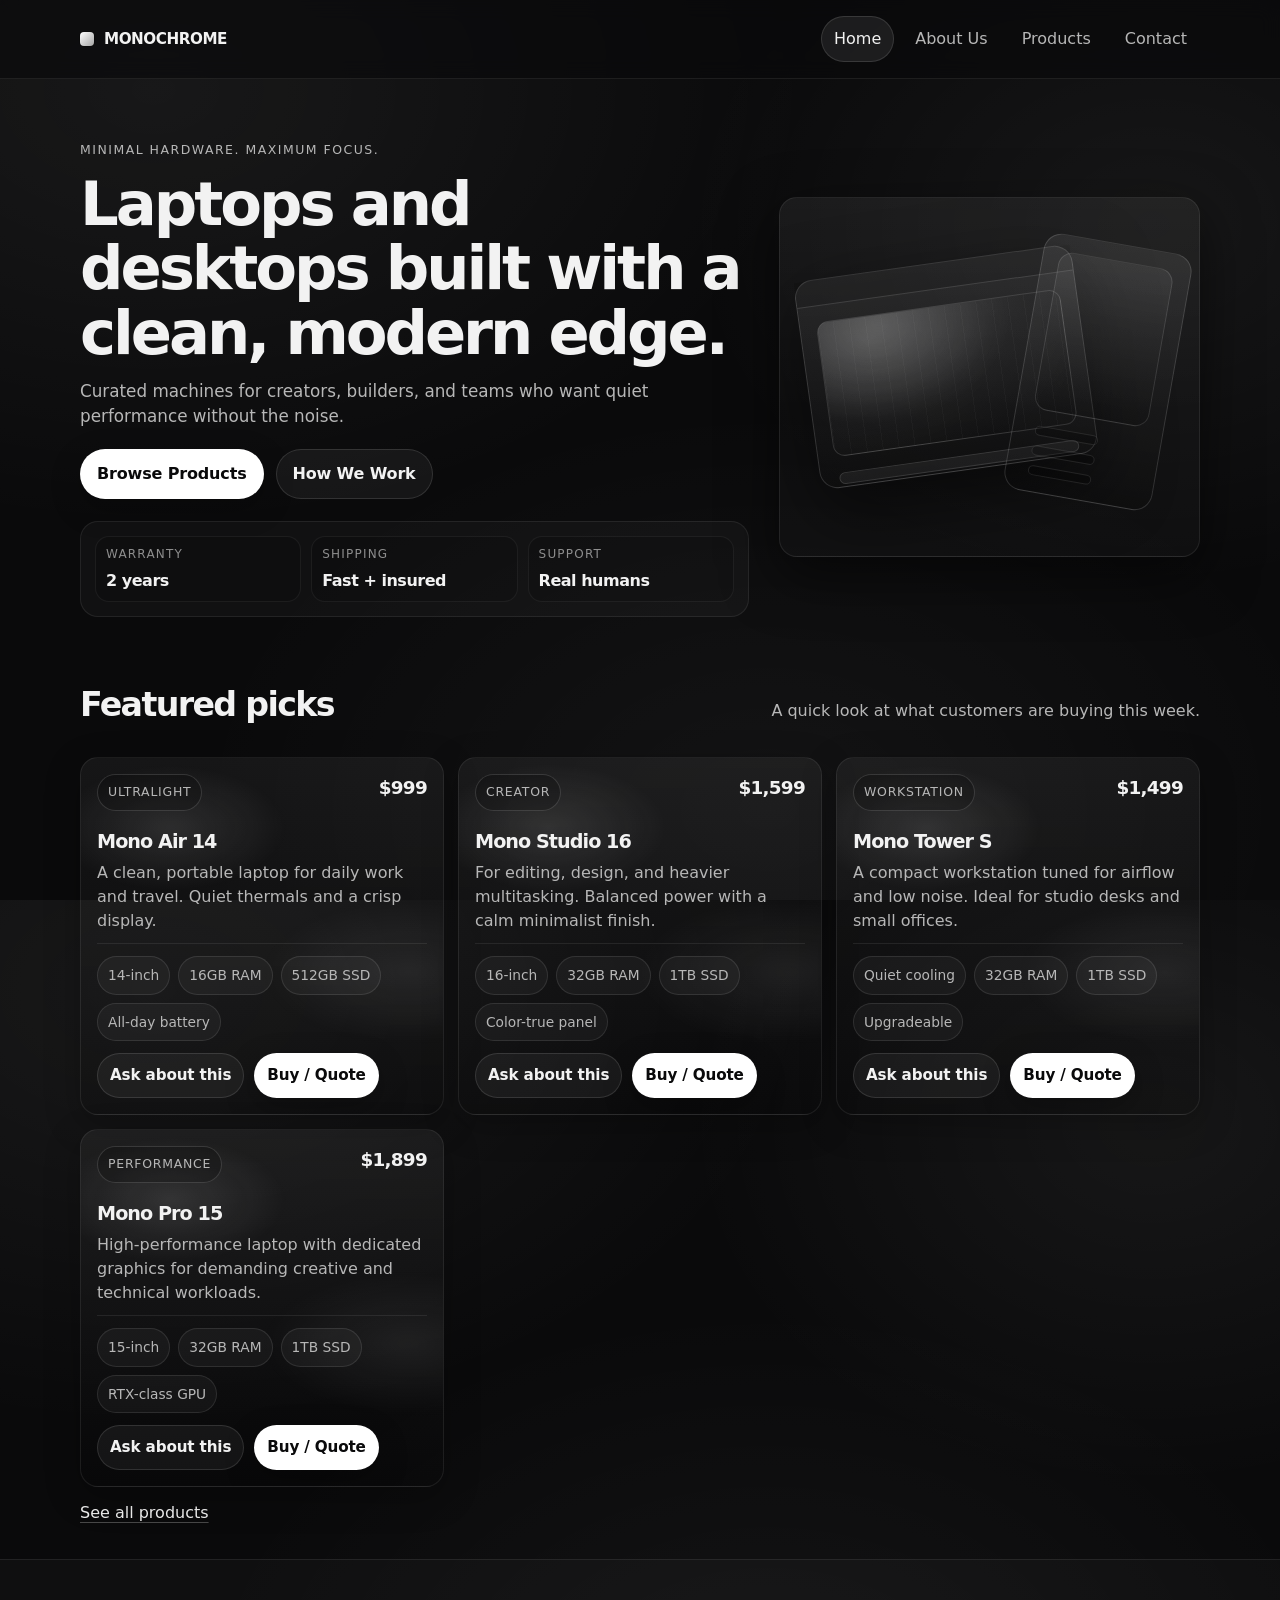
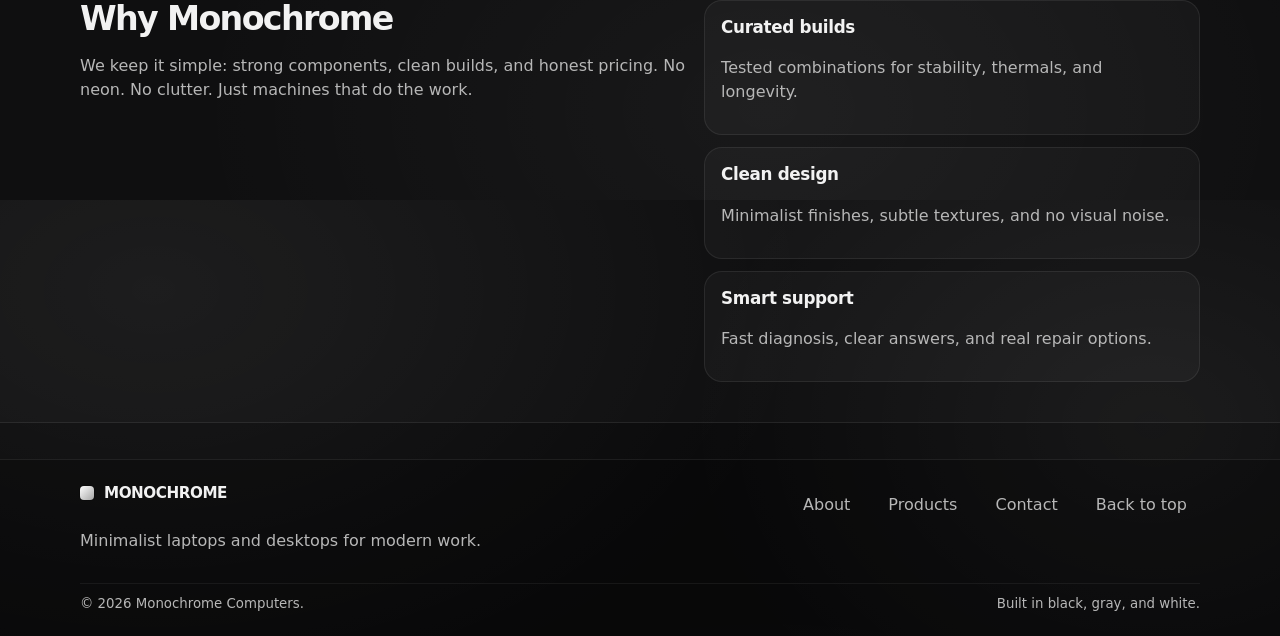
==== monochrome-computers/index.html @ eabfe578 "Add minimalist multi-page laptop shop site" ====
<!doctype html>
<html lang="en">
  <head>
    <meta charset="utf-8" />
    <meta name="viewport" content="width=device-width, initial-scale=1" />
    <meta
      name="description"
      content="Monochrome Computers sells minimalist laptops and desktops built for focus."
    />
    <title>Monochrome Computers | Laptops & Desktops</title>
    <link rel="stylesheet" href="assets/styles.css" />
    <script defer src="assets/main.js"></script>
  </head>
  <body>
    <a class="skip-link" href="#main">Skip to content</a>

    <header class="site-header">
      <div class="container header-inner">
        <a class="brand" href="index.html" aria-label="Monochrome Computers home">
          <span class="brand-mark" aria-hidden="true"></span>
          <span class="brand-text">Monochrome</span>
        </a>

        <nav class="nav" aria-label="Primary">
          <a href="index.html" data-nav="home">Home</a>
          <a href="about.html" data-nav="about">About Us</a>
          <a href="products.html" data-nav="products">Products</a>
          <a href="contact.html" data-nav="contact">Contact</a>
        </nav>
      </div>
    </header>

    <main id="main">
      <section class="hero">
        <div class="container hero-inner">
          <div class="hero-copy">
            <p class="kicker">Minimal hardware. Maximum focus.</p>
            <h1 class="title-xl">
              Laptops and desktops built with a clean, modern edge.
            </h1>
            <p class="lede">
              Curated machines for creators, builders, and teams who want quiet
              performance without the noise.
            </p>
            <div class="hero-actions">
              <a class="btn btn-primary" href="products.html">Browse Products</a>
              <a class="btn btn-ghost" href="about.html">How We Work</a>
            </div>

            <dl class="hero-metrics" aria-label="Key metrics">
              <div class="metric">
                <dt>Warranty</dt>
                <dd>2 years</dd>
              </div>
              <div class="metric">
                <dt>Shipping</dt>
                <dd>Fast + insured</dd>
              </div>
              <div class="metric">
                <dt>Support</dt>
                <dd>Real humans</dd>
              </div>
            </dl>
          </div>

          <div class="hero-visual" aria-hidden="true">
            <div class="device-card device-laptop">
              <div class="device-top"></div>
              <div class="device-screen">
                <div class="device-glow"></div>
                <div class="device-lines"></div>
              </div>
              <div class="device-base"></div>
            </div>
            <div class="device-card device-tower">
              <div class="tower-face"></div>
              <div class="tower-port"></div>
              <div class="tower-port"></div>
              <div class="tower-port"></div>
            </div>
          </div>
        </div>
      </section>

      <section class="section">
        <div class="container">
          <div class="section-head">
            <h2 class="title-lg">Featured picks</h2>
            <p class="muted">
              A quick look at what customers are buying this week.
            </p>
          </div>

          <div class="grid cards" id="featuredGrid" data-products="featured"></div>

          <div class="section-foot">
            <a class="link" href="products.html">See all products</a>
          </div>
        </div>
      </section>

      <section class="section section-inset">
        <div class="container">
          <div class="split">
            <div>
              <h2 class="title-lg">Why Monochrome</h2>
              <p class="muted">
                We keep it simple: strong components, clean builds, and honest
                pricing. No neon. No clutter. Just machines that do the work.
              </p>
            </div>
            <div class="features">
              <div class="feature">
                <h3 class="title-md">Curated builds</h3>
                <p class="muted">
                  Tested combinations for stability, thermals, and longevity.
                </p>
              </div>
              <div class="feature">
                <h3 class="title-md">Clean design</h3>
                <p class="muted">
                  Minimalist finishes, subtle textures, and no visual noise.
                </p>
              </div>
              <div class="feature">
                <h3 class="title-md">Smart support</h3>
                <p class="muted">
                  Fast diagnosis, clear answers, and real repair options.
                </p>
              </div>
            </div>
          </div>
        </div>
      </section>
    </main>

    <footer class="site-footer">
      <div class="container footer-inner">
        <div>
          <div class="brand footer-brand">
            <span class="brand-mark" aria-hidden="true"></span>
            <span class="brand-text">Monochrome</span>
          </div>
          <p class="muted">
            Minimalist laptops and desktops for modern work.
          </p>
        </div>
        <div class="footer-links" aria-label="Footer">
          <a href="about.html">About</a>
          <a href="products.html">Products</a>
          <a href="contact.html">Contact</a>
          <a href="#" id="backToTop">Back to top</a>
        </div>
      </div>
      <div class="container footer-bottom">
        <small class="muted">© <span id="year"></span> Monochrome Computers.</small>
        <small class="muted">Built in black, gray, and white.</small>
      </div>
    </footer>
  </body>
</html>
---- monochrome-computers/assets/styles.css ----
:root {
  --bg: #0a0a0b;
  --panel: #111114;
  --panel-2: #0f0f12;
  --text: #f2f2f2;
  --muted: #b7b7b7;
  --muted-2: #8e8e8e;
  --line: rgba(255, 255, 255, 0.12);
  --line-2: rgba(255, 255, 255, 0.08);
  --shadow: 0 18px 55px rgba(0, 0, 0, 0.55);

  --radius: 18px;
  --radius-sm: 12px;

  --container: 1120px;

  --font-title: "Space Grotesk", "IBM Plex Sans", "SF Pro Display", system-ui,
    -apple-system, "Segoe UI", sans-serif;
  --font-body: "IBM Plex Sans", ui-sans-serif, system-ui, -apple-system,
    "Segoe UI", sans-serif;
}

* {
  box-sizing: border-box;
}

html,
body {
  height: 100%;
}

body {
  margin: 0;
  background: radial-gradient(
        1200px 800px at 12% 10%,
        rgba(255, 255, 255, 0.06),
        transparent 55%
      ),
    radial-gradient(
        900px 700px at 90% 25%,
        rgba(255, 255, 255, 0.05),
        transparent 52%
      ),
    radial-gradient(
        1000px 700px at 60% 90%,
        rgba(255, 255, 255, 0.04),
        transparent 58%
      ),
    var(--bg);
  color: var(--text);
  font-family: var(--font-body);
  line-height: 1.5;
}

a {
  color: inherit;
  text-decoration: none;
}

img {
  max-width: 100%;
  display: block;
}

::selection {
  background: rgba(255, 255, 255, 0.18);
}

.container {
  width: min(var(--container), calc(100% - 48px));
  margin: 0 auto;
}

.skip-link {
  position: absolute;
  left: 12px;
  top: 12px;
  padding: 10px 12px;
  border-radius: 999px;
  background: var(--panel);
  border: 1px solid var(--line);
  color: var(--text);
  transform: translateY(-140%);
  transition: transform 160ms ease;
  z-index: 999;
}
.skip-link:focus {
  transform: translateY(0);
  outline: none;
  box-shadow: 0 0 0 3px rgba(255, 255, 255, 0.12);
}

.site-header {
  position: sticky;
  top: 0;
  z-index: 50;
  background: rgba(10, 10, 11, 0.65);
  backdrop-filter: blur(10px);
  border-bottom: 1px solid var(--line-2);
}

.header-inner {
  display: flex;
  align-items: center;
  justify-content: space-between;
  padding: 16px 0;
  gap: 14px;
}

.brand {
  display: inline-flex;
  align-items: center;
  gap: 10px;
  min-width: 160px;
}

.brand-mark {
  width: 14px;
  height: 14px;
  border-radius: 4px;
  background: linear-gradient(135deg, #fff, #a5a5a5);
  box-shadow: 0 0 0 1px rgba(0, 0, 0, 0.25);
}

.brand-text {
  font-family: var(--font-title);
  font-weight: 780;
  letter-spacing: -0.03em;
  text-transform: uppercase;
  font-size: 0.95rem;
}

.nav {
  display: flex;
  align-items: center;
  gap: 8px;
  flex-wrap: wrap;
  justify-content: flex-end;
}

.nav a {
  padding: 10px 12px;
  border-radius: 999px;
  border: 1px solid transparent;
  color: var(--muted);
  transition: background 160ms ease, color 160ms ease, border-color 160ms ease;
}

.nav a:hover {
  color: var(--text);
  background: rgba(255, 255, 255, 0.06);
  border-color: rgba(255, 255, 255, 0.1);
}

.nav a[aria-current="page"] {
  color: var(--text);
  background: rgba(255, 255, 255, 0.08);
  border-color: rgba(255, 255, 255, 0.12);
}

.kicker {
  display: inline-block;
  margin: 0 0 12px 0;
  color: var(--muted);
  letter-spacing: 0.12em;
  text-transform: uppercase;
  font-size: 0.78rem;
}

.title-xl,
.title-lg,
.title-md {
  font-family: var(--font-title);
  margin: 0;
  letter-spacing: -0.05em;
}

.title-xl {
  font-size: clamp(2.2rem, 5vw, 3.8rem);
  line-height: 1.06;
  font-weight: 820;
}

.title-lg {
  font-size: clamp(1.45rem, 2.6vw, 2.1rem);
  line-height: 1.14;
  font-weight: 780;
}

.title-md {
  font-size: 1.05rem;
  font-weight: 760;
  letter-spacing: -0.02em;
}

.lede {
  margin: 14px 0 0 0;
  color: var(--muted);
  font-size: 1.05rem;
  max-width: 68ch;
}

.muted {
  color: var(--muted);
}

.tiny {
  font-size: 0.92rem;
}

.link {
  color: var(--text);
  text-decoration: underline;
  text-decoration-color: rgba(255, 255, 255, 0.25);
  text-underline-offset: 4px;
}
.link:hover {
  text-decoration-color: rgba(255, 255, 255, 0.55);
}

.hero {
  padding: 52px 0 26px 0;
}

.hero-inner {
  display: grid;
  grid-template-columns: 1.35fr 0.85fr;
  gap: 30px;
  align-items: center;
}

.hero-copy {
  padding: 6px 0;
}

.hero-actions {
  display: flex;
  gap: 12px;
  margin-top: 20px;
  flex-wrap: wrap;
}

.btn {
  appearance: none;
  border: 1px solid transparent;
  border-radius: 999px;
  padding: 12px 16px;
  font-weight: 680;
  letter-spacing: -0.01em;
  display: inline-flex;
  align-items: center;
  justify-content: center;
  gap: 10px;
  cursor: pointer;
  transition: transform 120ms ease, background 160ms ease, border-color 160ms ease;
}
.btn:active {
  transform: translateY(1px);
}

.btn-primary {
  background: #ffffff;
  color: #0a0a0b;
  border-color: rgba(255, 255, 255, 0.22);
  box-shadow: 0 10px 30px rgba(0, 0, 0, 0.25);
}
.btn-primary:hover {
  background: rgba(255, 255, 255, 0.92);
}

.btn-ghost {
  background: rgba(255, 255, 255, 0.05);
  border-color: rgba(255, 255, 255, 0.12);
  color: var(--text);
}
.btn-ghost:hover {
  background: rgba(255, 255, 255, 0.07);
  border-color: rgba(255, 255, 255, 0.18);
}

.hero-metrics {
  margin: 22px 0 0 0;
  display: grid;
  grid-template-columns: repeat(3, minmax(0, 1fr));
  gap: 10px;
  padding: 14px;
  border-radius: var(--radius);
  border: 1px solid var(--line-2);
  background: rgba(255, 255, 255, 0.03);
}
.metric {
  padding: 8px 10px;
  border-radius: 14px;
  background: rgba(0, 0, 0, 0.12);
  border: 1px solid rgba(255, 255, 255, 0.06);
}
.metric dt {
  font-size: 0.75rem;
  letter-spacing: 0.1em;
  text-transform: uppercase;
  color: var(--muted-2);
}
.metric dd {
  margin: 6px 0 0 0;
  font-family: var(--font-title);
  font-weight: 760;
  letter-spacing: -0.03em;
}

.hero-visual {
  position: relative;
  min-height: 360px;
  border-radius: var(--radius);
  border: 1px solid var(--line-2);
  background: linear-gradient(180deg, rgba(255, 255, 255, 0.04), transparent 60%),
    rgba(255, 255, 255, 0.02);
  box-shadow: var(--shadow);
  overflow: hidden;
}

.device-card {
  position: absolute;
  border-radius: 18px;
  border: 1px solid rgba(255, 255, 255, 0.14);
  background: linear-gradient(180deg, rgba(255, 255, 255, 0.08), rgba(0, 0, 0, 0.12));
}

.device-laptop {
  width: 280px;
  height: 210px;
  left: 26px;
  top: 64px;
  transform: rotate(-8deg);
  box-shadow: 0 25px 70px rgba(0, 0, 0, 0.5);
}
.device-top {
  height: 26px;
  border-bottom: 1px solid rgba(255, 255, 255, 0.14);
  background: rgba(0, 0, 0, 0.16);
}
.device-screen {
  position: relative;
  height: 136px;
  margin: 16px;
  border-radius: 12px;
  border: 1px solid rgba(255, 255, 255, 0.14);
  background: radial-gradient(
      220px 140px at 20% 18%,
      rgba(255, 255, 255, 0.15),
      rgba(255, 255, 255, 0.03) 55%,
      rgba(0, 0, 0, 0.08)
    );
  overflow: hidden;
}
.device-glow {
  position: absolute;
  inset: -30px;
  background: radial-gradient(
    240px 180px at 30% 20%,
    rgba(255, 255, 255, 0.16),
    transparent 55%
  );
  filter: blur(2px);
}
.device-lines {
  position: absolute;
  inset: 0;
  background: repeating-linear-gradient(
    90deg,
    rgba(255, 255, 255, 0.07),
    rgba(255, 255, 255, 0.07) 1px,
    transparent 1px,
    transparent 16px
  );
  opacity: 0.35;
}
.device-base {
  height: 12px;
  margin: 0 18px 16px 18px;
  border-radius: 999px;
  background: rgba(255, 255, 255, 0.06);
  border: 1px solid rgba(255, 255, 255, 0.12);
}

.device-tower {
  width: 150px;
  height: 260px;
  right: 26px;
  top: 44px;
  transform: rotate(10deg);
}
.tower-face {
  height: 160px;
  margin: 16px;
  border-radius: 14px;
  border: 1px solid rgba(255, 255, 255, 0.12);
  background: linear-gradient(180deg, rgba(255, 255, 255, 0.06), rgba(0, 0, 0, 0.12));
}
.tower-port {
  width: 64px;
  height: 10px;
  margin: 10px 0 0 22px;
  border-radius: 999px;
  border: 1px solid rgba(255, 255, 255, 0.1);
  background: rgba(0, 0, 0, 0.22);
}

.page-hero {
  padding: 42px 0 12px 0;
}

.section {
  padding: 34px 0;
}

.section-inset {
  padding: 40px 0;
  border-top: 1px solid var(--line-2);
  border-bottom: 1px solid var(--line-2);
  background: rgba(255, 255, 255, 0.02);
}

.section-head {
  display: flex;
  align-items: baseline;
  justify-content: space-between;
  gap: 18px;
  flex-wrap: wrap;
  margin-bottom: 18px;
}

.section-foot {
  margin-top: 14px;
}

.grid {
  display: grid;
  gap: 14px;
}

.cards {
  grid-template-columns: repeat(12, minmax(0, 1fr));
}

.card {
  border-radius: var(--radius);
  border: 1px solid var(--line-2);
  background: linear-gradient(180deg, rgba(255, 255, 255, 0.05), rgba(0, 0, 0, 0.12));
  padding: 16px;
  box-shadow: 0 10px 35px rgba(0, 0, 0, 0.25);
}

.product-card {
  grid-column: span 4;
  display: flex;
  flex-direction: column;
  min-height: 250px;
  position: relative;
  overflow: hidden;
}

.product-card::before {
  content: "";
  position: absolute;
  inset: -2px;
  background: radial-gradient(
      220px 120px at 25% 20%,
      rgba(255, 255, 255, 0.12),
      transparent 55%
    ),
    radial-gradient(
      260px 130px at 90% 60%,
      rgba(255, 255, 255, 0.08),
      transparent 60%
    );
  opacity: 0.9;
  pointer-events: none;
}

.product-top {
  display: flex;
  align-items: flex-start;
  justify-content: space-between;
  gap: 12px;
  position: relative;
  z-index: 1;
}

.badge {
  display: inline-flex;
  align-items: center;
  gap: 8px;
  padding: 8px 10px;
  border-radius: 999px;
  border: 1px solid rgba(255, 255, 255, 0.14);
  background: rgba(0, 0, 0, 0.2);
  color: var(--muted);
  font-size: 0.78rem;
  letter-spacing: 0.06em;
  text-transform: uppercase;
  white-space: nowrap;
}

.price {
  font-family: var(--font-title);
  font-weight: 820;
  letter-spacing: -0.04em;
  font-size: 1.15rem;
}

.product-body {
  position: relative;
  z-index: 1;
  margin-top: 12px;
  flex: 1;
  display: flex;
  flex-direction: column;
}

.product-name {
  font-family: var(--font-title);
  font-weight: 820;
  letter-spacing: -0.05em;
  font-size: 1.2rem;
  margin: 8px 0 8px 0;
  line-height: 1.15;
}

.product-desc {
  margin: 0 0 10px 0;
  color: var(--muted);
  max-width: 60ch;
}

.specs {
  display: flex;
  flex-wrap: wrap;
  gap: 8px;
  margin-top: auto;
  padding-top: 12px;
  border-top: 1px solid rgba(255, 255, 255, 0.08);
}

.pill {
  padding: 8px 10px;
  border-radius: 999px;
  border: 1px solid rgba(255, 255, 255, 0.1);
  background: rgba(255, 255, 255, 0.04);
  font-size: 0.86rem;
  color: var(--muted);
}

.product-actions {
  margin-top: 12px;
  display: flex;
  gap: 10px;
  flex-wrap: wrap;
}

.btn-small {
  padding: 10px 12px;
  font-size: 0.95rem;
}

.split {
  display: grid;
  grid-template-columns: 1.1fr 0.9fr;
  gap: 18px;
  align-items: start;
}

.stack {
  display: grid;
  gap: 12px;
}

.features {
  display: grid;
  gap: 12px;
}

.feature {
  border-radius: var(--radius);
  border: 1px solid var(--line-2);
  background: rgba(255, 255, 255, 0.03);
  padding: 14px 16px;
}

.quote {
  margin-top: 16px;
  padding: 16px;
  border-radius: var(--radius);
  border: 1px solid var(--line-2);
  background: rgba(255, 255, 255, 0.03);
}
.quote p {
  margin: 0;
  font-family: var(--font-title);
  font-weight: 760;
  letter-spacing: -0.03em;
}
.quote span {
  display: inline-block;
  margin-top: 10px;
}

.steps {
  list-style: none;
  padding: 0;
  margin: 0;
  display: grid;
  gap: 12px;
}
.step {
  display: grid;
  grid-template-columns: 70px 1fr;
  gap: 14px;
  border-radius: var(--radius);
  border: 1px solid var(--line-2);
  background: rgba(255, 255, 255, 0.03);
  padding: 16px;
}
.step-num {
  font-family: var(--font-title);
  font-weight: 860;
  letter-spacing: -0.06em;
  color: rgba(255, 255, 255, 0.35);
  font-size: 1.6rem;
  line-height: 1;
}

.toolbar {
  display: grid;
  grid-template-columns: 1.2fr 1.2fr 0.6fr;
  gap: 12px;
  margin-bottom: 16px;
  align-items: end;
}

.field {
  display: grid;
  gap: 8px;
}

.field-label {
  color: var(--muted-2);
  font-size: 0.78rem;
  letter-spacing: 0.12em;
  text-transform: uppercase;
}

input,
select,
textarea {
  width: 100%;
  background: rgba(255, 255, 255, 0.03);
  color: var(--text);
  border: 1px solid rgba(255, 255, 255, 0.12);
  border-radius: 14px;
  padding: 12px 12px;
  font: inherit;
  outline: none;
  transition: border-color 160ms ease, background 160ms ease;
}

textarea {
  resize: vertical;
  min-height: 120px;
}

input:focus,
select:focus,
textarea:focus {
  border-color: rgba(255, 255, 255, 0.28);
  background: rgba(255, 255, 255, 0.05);
}

.field-help {
  min-height: 18px;
  font-size: 0.9rem;
  color: #ffffff;
  opacity: 0.85;
}
.field-help.is-error {
  color: #ffffff;
  opacity: 0.95;
}

.chips {
  display: flex;
  gap: 8px;
  flex-wrap: wrap;
}

.chip {
  border-radius: 999px;
  border: 1px solid rgba(255, 255, 255, 0.12);
  background: rgba(255, 255, 255, 0.04);
  color: var(--muted);
  padding: 12px 12px;
  cursor: pointer;
  font: inherit;
  letter-spacing: -0.01em;
  transition: background 160ms ease, border-color 160ms ease, color 160ms ease;
}
.chip:hover {
  border-color: rgba(255, 255, 255, 0.2);
  background: rgba(255, 255, 255, 0.06);
  color: var(--text);
}
.chip.is-active {
  background: rgba(255, 255, 255, 0.08);
  border-color: rgba(255, 255, 255, 0.22);
  color: var(--text);
}

.empty {
  margin-top: 18px;
  border-radius: var(--radius);
  border: 1px dashed rgba(255, 255, 255, 0.18);
  background: rgba(255, 255, 255, 0.02);
  padding: 18px;
}

.cta {
  display: flex;
  align-items: center;
  justify-content: space-between;
  gap: 16px;
  border-radius: var(--radius);
  border: 1px solid var(--line-2);
  background: rgba(255, 255, 255, 0.03);
  padding: 18px;
}

.form {
  margin-top: 14px;
  display: grid;
  gap: 12px;
}
.form-actions {
  display: flex;
  gap: 10px;
  flex-wrap: wrap;
  align-items: center;
}

.site-footer {
  margin-top: 36px;
  border-top: 1px solid var(--line-2);
  background: rgba(0, 0, 0, 0.25);
}
.footer-inner {
  padding: 22px 0 14px 0;
  display: flex;
  align-items: flex-start;
  justify-content: space-between;
  gap: 22px;
  flex-wrap: wrap;
}
.footer-brand {
  margin-bottom: 8px;
}
.footer-links {
  display: flex;
  gap: 12px;
  flex-wrap: wrap;
}
.footer-links a {
  color: var(--muted);
  padding: 10px 12px;
  border-radius: 999px;
  border: 1px solid transparent;
  background: transparent;
  transition: background 160ms ease, color 160ms ease, border-color 160ms ease;
}
.footer-links a:hover {
  color: var(--text);
  background: rgba(255, 255, 255, 0.05);
  border-color: rgba(255, 255, 255, 0.1);
}
.footer-bottom {
  padding: 10px 0 22px 0;
  display: flex;
  justify-content: space-between;
  gap: 14px;
  flex-wrap: wrap;
  border-top: 1px solid rgba(255, 255, 255, 0.06);
}

/* Stagger reveal */
[data-reveal] {
  opacity: 0;
  transform: translateY(10px);
  transition: opacity 420ms ease, transform 420ms ease;
}
[data-reveal].is-visible {
  opacity: 1;
  transform: translateY(0);
}

@media (max-width: 980px) {
  .hero-inner {
    grid-template-columns: 1fr;
  }
  .hero-visual {
    min-height: 320px;
  }
  .split {
    grid-template-columns: 1fr;
  }
  .toolbar {
    grid-template-columns: 1fr;
  }
}

@media (max-width: 860px) {
  .product-card {
    grid-column: span 6;
  }
}

@media (max-width: 560px) {
  .container {
    width: min(var(--container), calc(100% - 32px));
  }
  .brand {
    min-width: auto;
  }
  .product-card {
    grid-column: span 12;
  }
  .hero-metrics {
    grid-template-columns: 1fr;
  }
  .cta {
    flex-direction: column;
    align-items: stretch;
  }
  .step {
    grid-template-columns: 1fr;
  }
}

@media (prefers-reduced-motion: reduce) {
  * {
    scroll-behavior: auto !important;
  }
  [data-reveal] {
    transition: none;
    transform: none;
  }
  .btn {
    transition: none;
  }
}
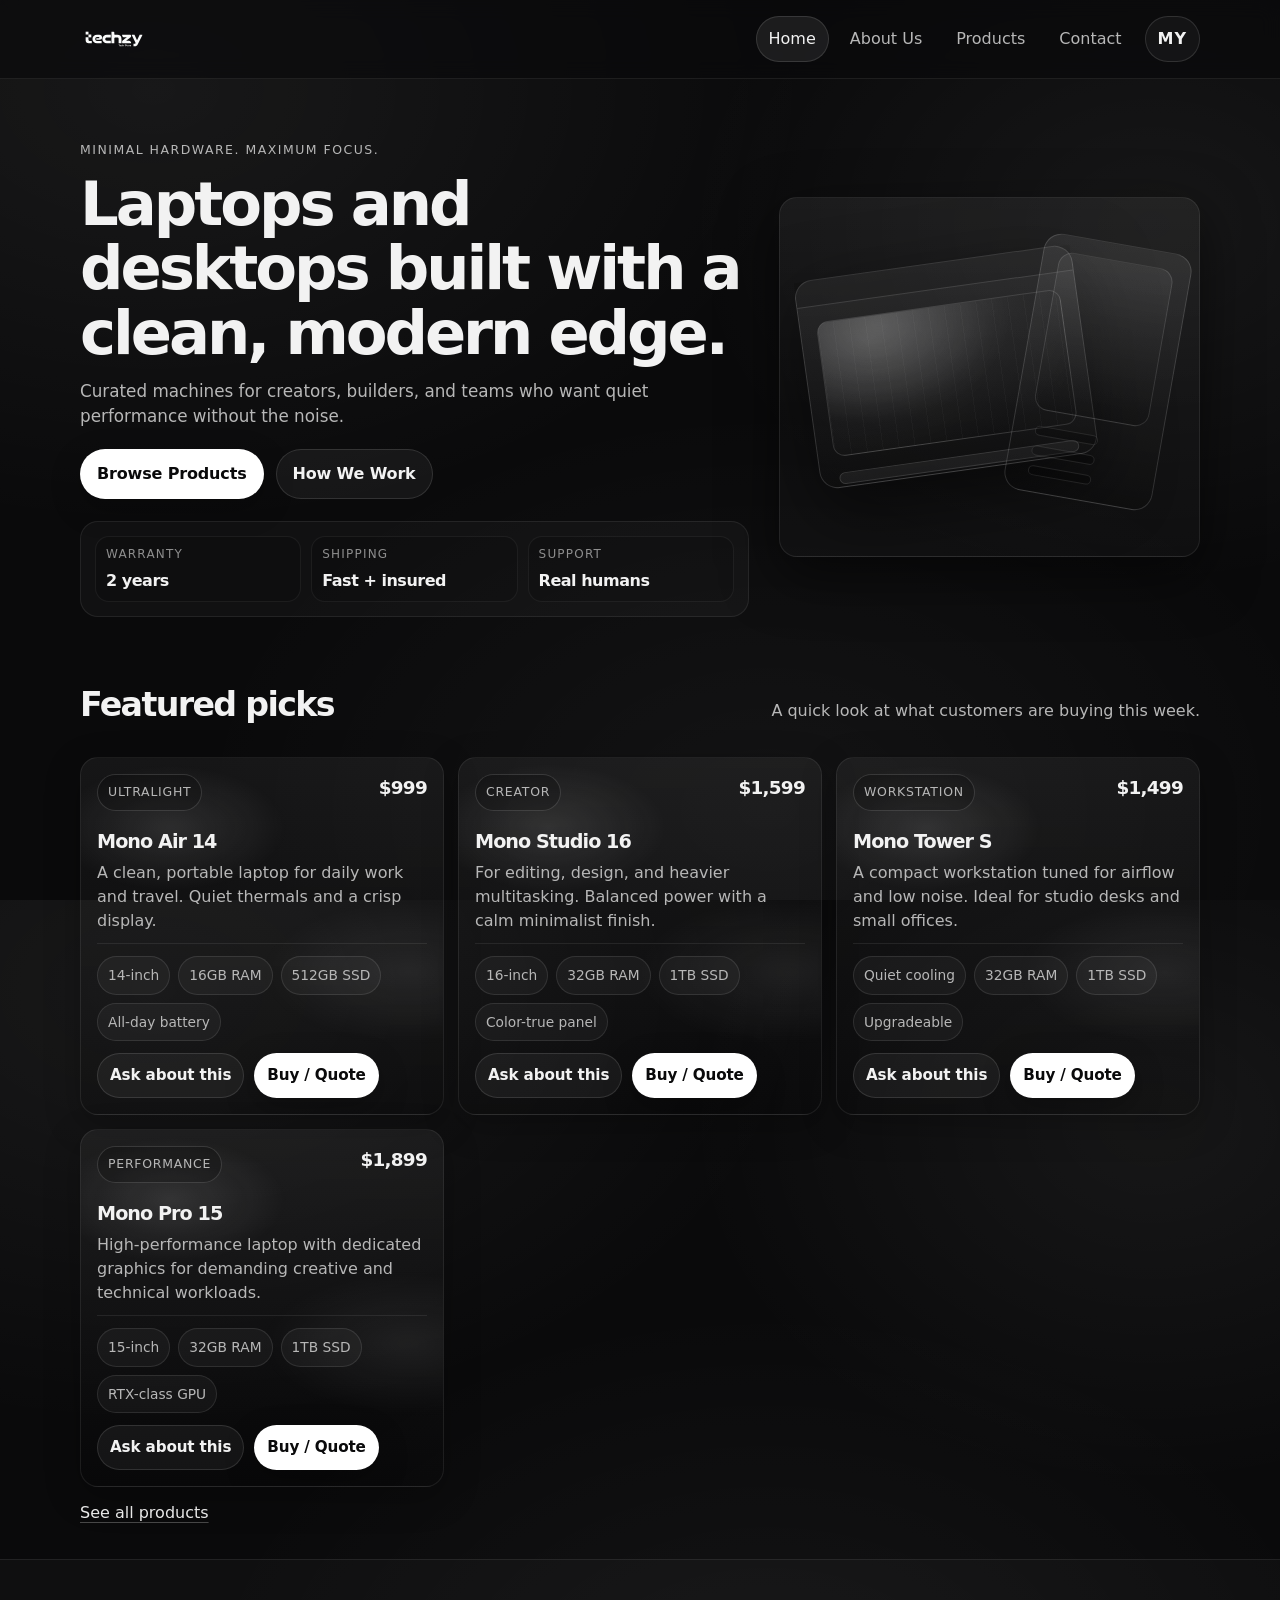
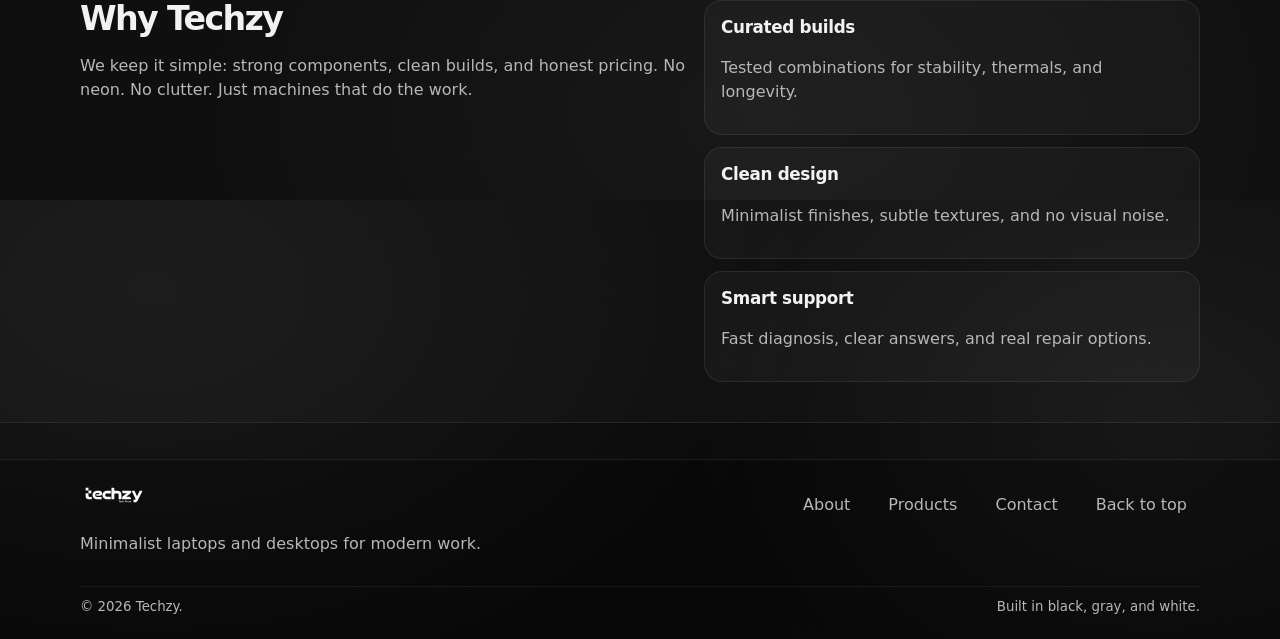
==== commit 91daa705: "Add Techzy logo and EN/MM language switcher" ====
--- a/monochrome-computers/index.html
+++ b/monochrome-computers/index.html
@@ -5,28 +5,43 @@
     <meta name="viewport" content="width=device-width, initial-scale=1" />
     <meta
       name="description"
-      content="Monochrome Computers sells minimalist laptops and desktops built for focus."
+      content="Techzy sells minimalist laptops and desktops built for focus."
     />
-    <title>Monochrome Computers | Laptops & Desktops</title>
+    <title>Techzy | Laptops & Desktops</title>
     <link rel="stylesheet" href="assets/styles.css" />
     <script defer src="assets/main.js"></script>
   </head>
-  <body>
-    <a class="skip-link" href="#main">Skip to content</a>
+  <body data-page="home">
+    <a class="skip-link" href="#main" data-i18n="common.skip">Skip to content</a>
 
     <header class="site-header">
       <div class="container header-inner">
-        <a class="brand" href="index.html" aria-label="Monochrome Computers home">
-          <span class="brand-mark" aria-hidden="true"></span>
-          <span class="brand-text">Monochrome</span>
+        <a class="brand" href="index.html" data-i18n-attr="aria-label:common.brandHomeAria">
+          <img
+            class="brand-logo"
+            src="assets/techzy-logo.svg"
+            alt="Techzy"
+            width="190"
+            height="32"
+          />
         </a>
 
-        <nav class="nav" aria-label="Primary">
-          <a href="index.html" data-nav="home">Home</a>
-          <a href="about.html" data-nav="about">About Us</a>
-          <a href="products.html" data-nav="products">Products</a>
-          <a href="contact.html" data-nav="contact">Contact</a>
-        </nav>
+        <div class="header-actions">
+          <nav class="nav" aria-label="Primary">
+            <a href="index.html" data-nav="home" data-i18n="nav.home">Home</a>
+            <a href="about.html" data-nav="about" data-i18n="nav.about">About Us</a>
+            <a href="products.html" data-nav="products" data-i18n="nav.products">Products</a>
+            <a href="contact.html" data-nav="contact" data-i18n="nav.contact">Contact</a>
+          </nav>
+          <button
+            class="lang-btn"
+            type="button"
+            id="langToggle"
+            data-i18n-attr="aria-label:common.langToggleAria"
+          >
+            EN
+          </button>
+        </div>
       </div>
     </header>
 
@@ -34,31 +49,39 @@
       <section class="hero">
         <div class="container hero-inner">
           <div class="hero-copy">
-            <p class="kicker">Minimal hardware. Maximum focus.</p>
+            <p class="kicker" data-i18n="home.hero.kicker">
+              Minimal hardware. Maximum focus.
+            </p>
             <h1 class="title-xl">
-              Laptops and desktops built with a clean, modern edge.
+              <span data-i18n="home.hero.title"
+                >Laptops and desktops built with a clean, modern edge.</span
+              >
             </h1>
-            <p class="lede">
+            <p class="lede" data-i18n="home.hero.lede">
               Curated machines for creators, builders, and teams who want quiet
               performance without the noise.
             </p>
             <div class="hero-actions">
-              <a class="btn btn-primary" href="products.html">Browse Products</a>
-              <a class="btn btn-ghost" href="about.html">How We Work</a>
+              <a class="btn btn-primary" href="products.html" data-i18n="home.hero.ctaPrimary"
+                >Browse Products</a
+              >
+              <a class="btn btn-ghost" href="about.html" data-i18n="home.hero.ctaSecondary"
+                >How We Work</a
+              >
             </div>
 
-            <dl class="hero-metrics" aria-label="Key metrics">
+            <dl class="hero-metrics" data-i18n-attr="aria-label:home.metrics.aria">
               <div class="metric">
-                <dt>Warranty</dt>
-                <dd>2 years</dd>
+                <dt data-i18n="home.metrics.warrantyLabel">Warranty</dt>
+                <dd data-i18n="home.metrics.warrantyValue">2 years</dd>
               </div>
               <div class="metric">
-                <dt>Shipping</dt>
-                <dd>Fast + insured</dd>
+                <dt data-i18n="home.metrics.shippingLabel">Shipping</dt>
+                <dd data-i18n="home.metrics.shippingValue">Fast + insured</dd>
               </div>
               <div class="metric">
-                <dt>Support</dt>
-                <dd>Real humans</dd>
+                <dt data-i18n="home.metrics.supportLabel">Support</dt>
+                <dd data-i18n="home.metrics.supportValue">Real humans</dd>
               </div>
             </dl>
           </div>
@@ -85,8 +108,8 @@
       <section class="section">
         <div class="container">
           <div class="section-head">
-            <h2 class="title-lg">Featured picks</h2>
-            <p class="muted">
+            <h2 class="title-lg" data-i18n="home.featured.title">Featured picks</h2>
+            <p class="muted" data-i18n="home.featured.subtitle">
               A quick look at what customers are buying this week.
             </p>
           </div>
@@ -94,7 +117,7 @@
           <div class="grid cards" id="featuredGrid" data-products="featured"></div>
 
           <div class="section-foot">
-            <a class="link" href="products.html">See all products</a>
+            <a class="link" href="products.html" data-i18n="home.featured.link">See all products</a>
           </div>
         </div>
       </section>
@@ -103,28 +126,28 @@
         <div class="container">
           <div class="split">
             <div>
-              <h2 class="title-lg">Why Monochrome</h2>
-              <p class="muted">
+              <h2 class="title-lg" data-i18n="home.why.title">Why Techzy</h2>
+              <p class="muted" data-i18n="home.why.body">
                 We keep it simple: strong components, clean builds, and honest
                 pricing. No neon. No clutter. Just machines that do the work.
               </p>
             </div>
             <div class="features">
               <div class="feature">
-                <h3 class="title-md">Curated builds</h3>
-                <p class="muted">
+                <h3 class="title-md" data-i18n="home.why.f1Title">Curated builds</h3>
+                <p class="muted" data-i18n="home.why.f1Body">
                   Tested combinations for stability, thermals, and longevity.
                 </p>
               </div>
               <div class="feature">
-                <h3 class="title-md">Clean design</h3>
-                <p class="muted">
+                <h3 class="title-md" data-i18n="home.why.f2Title">Clean design</h3>
+                <p class="muted" data-i18n="home.why.f2Body">
                   Minimalist finishes, subtle textures, and no visual noise.
                 </p>
               </div>
               <div class="feature">
-                <h3 class="title-md">Smart support</h3>
-                <p class="muted">
+                <h3 class="title-md" data-i18n="home.why.f3Title">Smart support</h3>
+                <p class="muted" data-i18n="home.why.f3Body">
                   Fast diagnosis, clear answers, and real repair options.
                 </p>
               </div>
@@ -138,25 +161,31 @@
       <div class="container footer-inner">
         <div>
           <div class="brand footer-brand">
-            <span class="brand-mark" aria-hidden="true"></span>
-            <span class="brand-text">Monochrome</span>
+            <img
+              class="brand-logo"
+              src="assets/techzy-logo.svg"
+              alt="Techzy"
+              width="190"
+              height="32"
+            />
           </div>
-          <p class="muted">
+          <p class="muted" data-i18n="footer.tagline">
             Minimalist laptops and desktops for modern work.
           </p>
         </div>
         <div class="footer-links" aria-label="Footer">
-          <a href="about.html">About</a>
-          <a href="products.html">Products</a>
-          <a href="contact.html">Contact</a>
-          <a href="#" id="backToTop">Back to top</a>
+          <a href="about.html" data-i18n="footer.about">About</a>
+          <a href="products.html" data-i18n="footer.products">Products</a>
+          <a href="contact.html" data-i18n="footer.contact">Contact</a>
+          <a href="#" id="backToTop" data-i18n="footer.backToTop">Back to top</a>
         </div>
       </div>
       <div class="container footer-bottom">
-        <small class="muted">© <span id="year"></span> Monochrome Computers.</small>
-        <small class="muted">Built in black, gray, and white.</small>
+        <small class="muted"
+          >© <span id="year"></span> <span data-i18n="footer.copyrightName">Techzy</span>.</small
+        >
+        <small class="muted" data-i18n="footer.themeLine">Built in black, gray, and white.</small>
       </div>
     </footer>
   </body>
 </html>
-
--- a/monochrome-computers/assets/styles.css
+++ b/monochrome-computers/assets/styles.css
@@ -114,6 +114,12 @@
   min-width: 160px;
 }
 
+.brand-logo {
+  height: 26px;
+  width: auto;
+  display: block;
+}
+
 .brand-mark {
   width: 14px;
   height: 14px;
@@ -136,6 +142,32 @@
   gap: 8px;
   flex-wrap: wrap;
   justify-content: flex-end;
+}
+
+.header-actions {
+  display: flex;
+  align-items: center;
+  gap: 10px;
+  flex-wrap: wrap;
+  justify-content: flex-end;
+}
+
+.lang-btn {
+  border-radius: 999px;
+  border: 1px solid rgba(255, 255, 255, 0.12);
+  background: rgba(255, 255, 255, 0.04);
+  color: var(--text);
+  padding: 10px 12px;
+  cursor: pointer;
+  font: inherit;
+  font-weight: 720;
+  letter-spacing: 0.06em;
+  text-transform: uppercase;
+  transition: background 160ms ease, border-color 160ms ease;
+}
+.lang-btn:hover {
+  border-color: rgba(255, 255, 255, 0.2);
+  background: rgba(255, 255, 255, 0.06);
 }
 
 .nav a {
@@ -812,6 +844,9 @@
   .toolbar {
     grid-template-columns: 1fr;
   }
+  .header-inner {
+    align-items: flex-start;
+  }
 }
 
 @media (max-width: 860px) {
@@ -827,6 +862,9 @@
   .brand {
     min-width: auto;
   }
+  .brand-logo {
+    height: 22px;
+  }
   .product-card {
     grid-column: span 12;
   }
@@ -854,4 +892,3 @@
     transition: none;
   }
 }
-
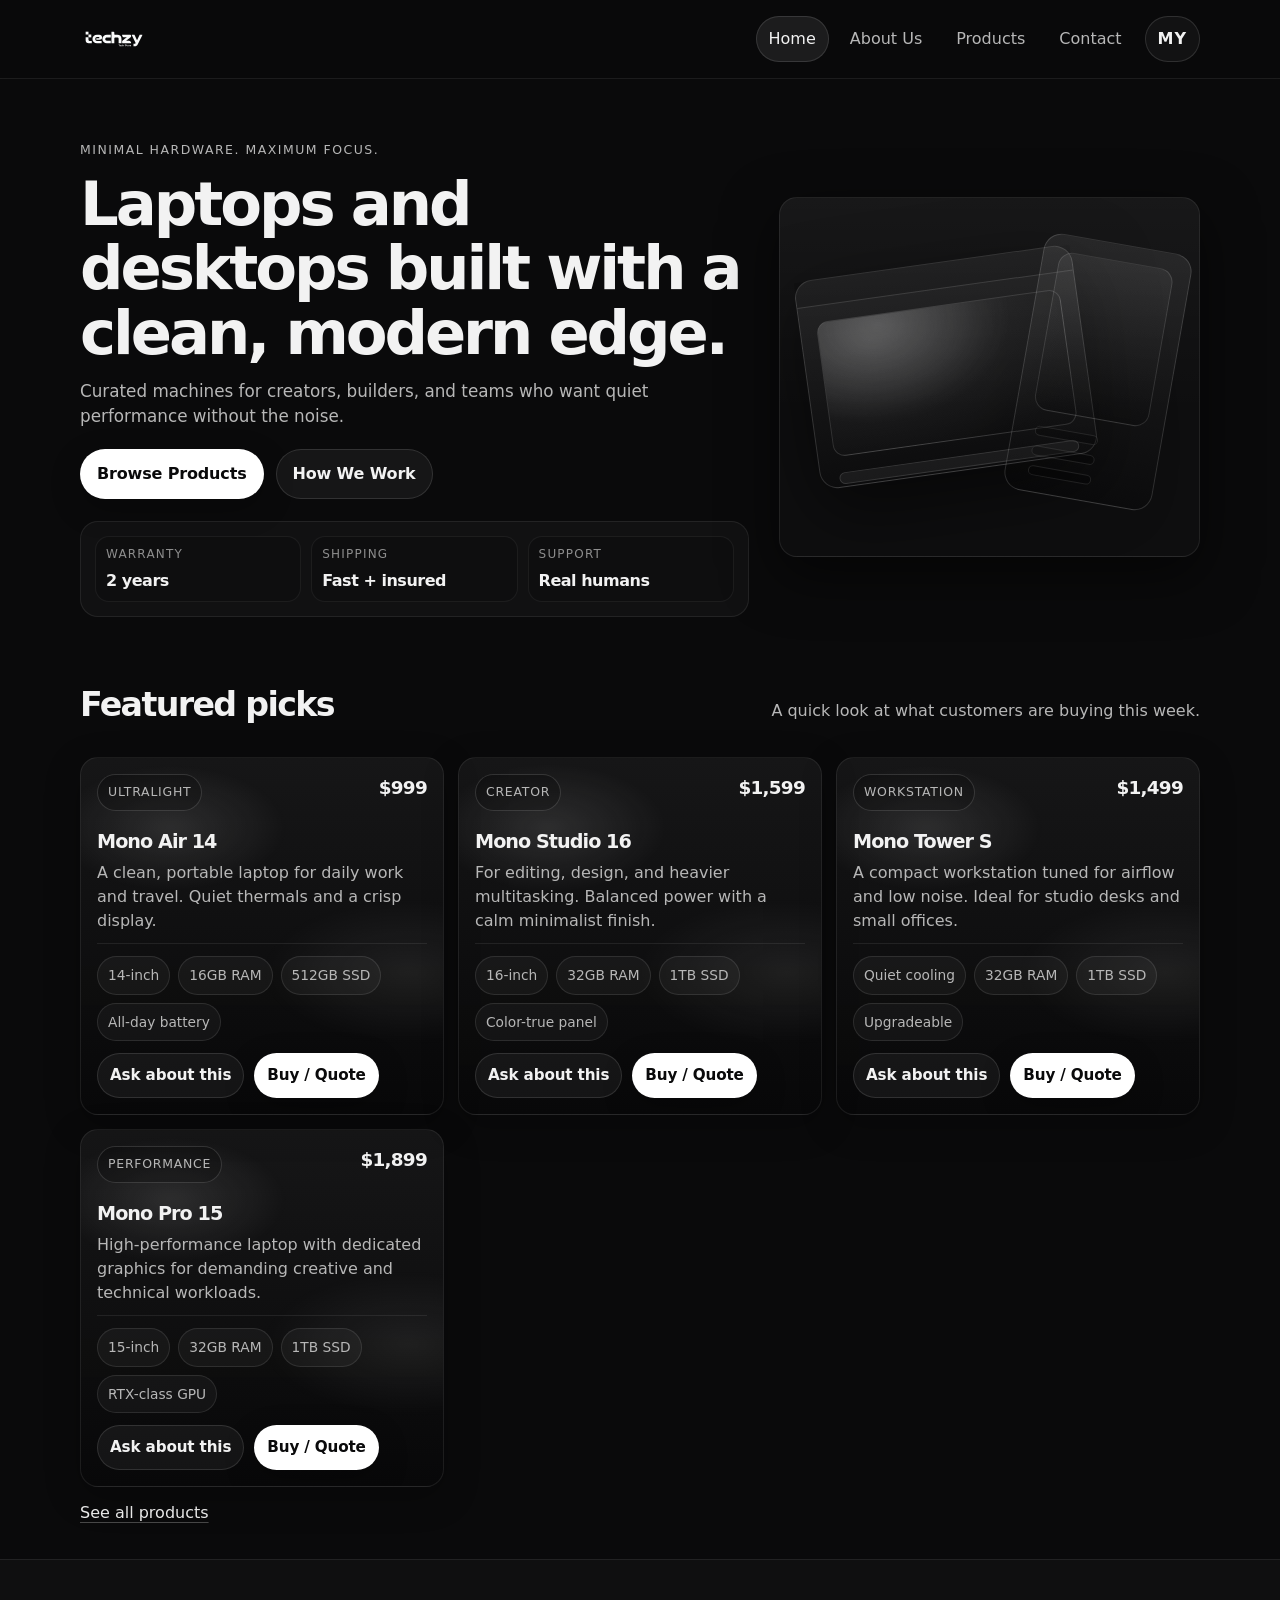
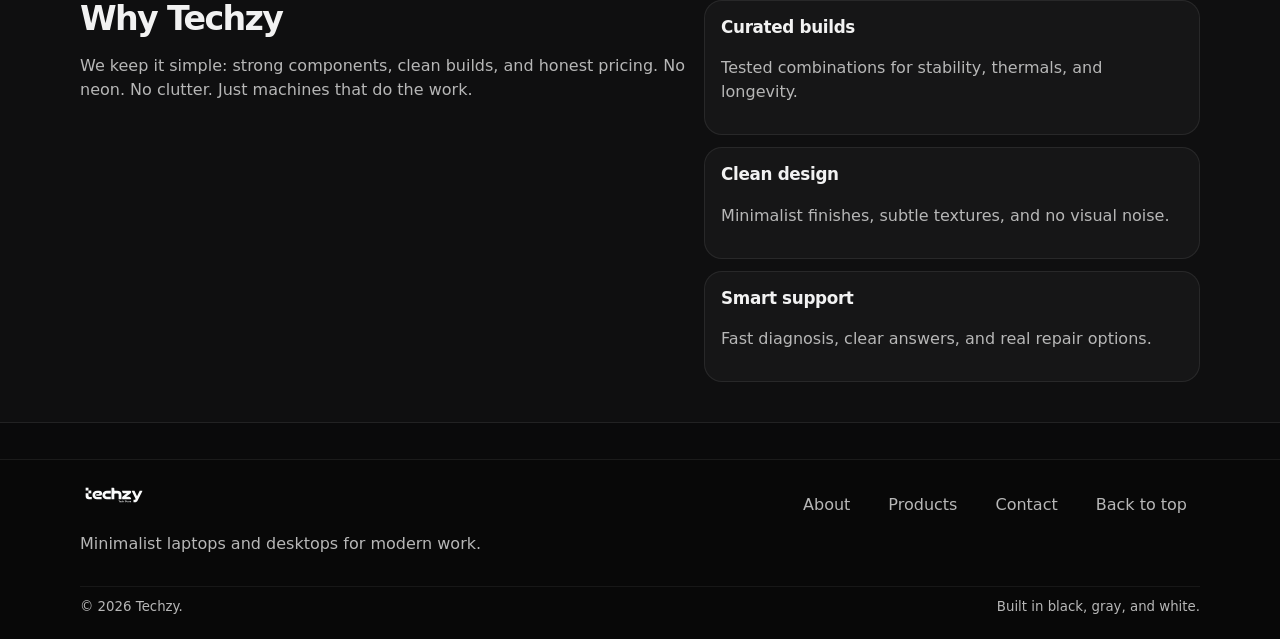
==== commit 898507a1: "Improve mobile nav with hamburger and responsive footer links" ====
--- a/monochrome-computers/index.html
+++ b/monochrome-computers/index.html
@@ -27,12 +27,22 @@
         </a>
 
         <div class="header-actions">
-          <nav class="nav" aria-label="Primary">
+          <nav class="nav" id="primaryNav" aria-label="Primary">
             <a href="index.html" data-nav="home" data-i18n="nav.home">Home</a>
             <a href="about.html" data-nav="about" data-i18n="nav.about">About Us</a>
             <a href="products.html" data-nav="products" data-i18n="nav.products">Products</a>
             <a href="contact.html" data-nav="contact" data-i18n="nav.contact">Contact</a>
           </nav>
+          <button
+            class="nav-toggle"
+            type="button"
+            id="navToggle"
+            aria-controls="primaryNav"
+            aria-expanded="false"
+            data-i18n-attr="aria-label:common.menuToggleAria"
+          >
+            <span class="nav-toggle-icon" aria-hidden="true"></span>
+          </button>
           <button
             class="lang-btn"
             type="button"
--- a/monochrome-computers/assets/styles.css
+++ b/monochrome-computers/assets/styles.css
@@ -31,22 +31,7 @@
 
 body {
   margin: 0;
-  background: radial-gradient(
-        1200px 800px at 12% 10%,
-        rgba(255, 255, 255, 0.06),
-        transparent 55%
-      ),
-    radial-gradient(
-        900px 700px at 90% 25%,
-        rgba(255, 255, 255, 0.05),
-        transparent 52%
-      ),
-    radial-gradient(
-        1000px 700px at 60% 90%,
-        rgba(255, 255, 255, 0.04),
-        transparent 58%
-      ),
-    var(--bg);
+  background: var(--bg);
   color: var(--text);
   font-family: var(--font-body);
   line-height: 1.5;
@@ -105,6 +90,7 @@
   justify-content: space-between;
   padding: 16px 0;
   gap: 14px;
+  flex-wrap: wrap;
 }
 
 .brand {
@@ -142,6 +128,65 @@
   gap: 8px;
   flex-wrap: wrap;
   justify-content: flex-end;
+}
+
+.nav-toggle {
+  display: none;
+  width: 44px;
+  height: 44px;
+  border-radius: 999px;
+  border: 1px solid rgba(255, 255, 255, 0.12);
+  background: rgba(255, 255, 255, 0.04);
+  color: var(--text);
+  cursor: pointer;
+  align-items: center;
+  justify-content: center;
+  transition: background 160ms ease, border-color 160ms ease;
+}
+.nav-toggle:hover {
+  border-color: rgba(255, 255, 255, 0.2);
+  background: rgba(255, 255, 255, 0.06);
+}
+
+.nav-toggle-icon {
+  width: 18px;
+  height: 2px;
+  background: rgba(255, 255, 255, 0.92);
+  border-radius: 999px;
+  position: relative;
+  display: block;
+}
+.nav-toggle-icon::before,
+.nav-toggle-icon::after {
+  content: "";
+  position: absolute;
+  left: 0;
+  right: 0;
+  height: 2px;
+  background: rgba(255, 255, 255, 0.92);
+  border-radius: 999px;
+}
+.nav-toggle-icon::before {
+  top: -6px;
+}
+.nav-toggle-icon::after {
+  top: 6px;
+}
+
+.site-header::after {
+  content: "";
+  position: fixed;
+  inset: 0;
+  background: rgba(0, 0, 0, 0.55);
+  backdrop-filter: blur(6px);
+  opacity: 0;
+  pointer-events: none;
+  transition: opacity 160ms ease;
+}
+
+body.nav-open .site-header::after {
+  opacity: 1;
+  pointer-events: auto;
 }
 
 .header-actions {
@@ -256,7 +301,7 @@
 
 .hero-inner {
   display: grid;
-  grid-template-columns: 1.35fr 0.85fr;
+  grid-template-columns: 1fr;
   gap: 30px;
   align-items: center;
 }
@@ -397,14 +442,7 @@
 .device-lines {
   position: absolute;
   inset: 0;
-  background: repeating-linear-gradient(
-    90deg,
-    rgba(255, 255, 255, 0.07),
-    rgba(255, 255, 255, 0.07) 1px,
-    transparent 1px,
-    transparent 16px
-  );
-  opacity: 0.35;
+  display: none;
 }
 .device-base {
   height: 12px;
@@ -483,7 +521,7 @@
 }
 
 .product-card {
-  grid-column: span 4;
+  grid-column: span 12;
   display: flex;
   flex-direction: column;
   min-height: 250px;
@@ -596,7 +634,7 @@
 
 .split {
   display: grid;
-  grid-template-columns: 1.1fr 0.9fr;
+  grid-template-columns: 1fr;
   gap: 18px;
   align-items: start;
 }
@@ -663,7 +701,7 @@
 
 .toolbar {
   display: grid;
-  grid-template-columns: 1.2fr 1.2fr 0.6fr;
+  grid-template-columns: 1fr;
   gap: 12px;
   margin-bottom: 16px;
   align-items: end;
@@ -831,27 +869,27 @@
   transform: translateY(0);
 }
 
-@media (max-width: 980px) {
+@media (min-width: 981px) {
   .hero-inner {
-    grid-template-columns: 1fr;
-  }
-  .hero-visual {
-    min-height: 320px;
+    grid-template-columns: 1.35fr 0.85fr;
   }
   .split {
-    grid-template-columns: 1fr;
+    grid-template-columns: 1.1fr 0.9fr;
   }
   .toolbar {
-    grid-template-columns: 1fr;
-  }
-  .header-inner {
-    align-items: flex-start;
-  }
-}
-
-@media (max-width: 860px) {
+    grid-template-columns: 1.2fr 1.2fr 0.6fr;
+  }
+}
+
+@media (min-width: 561px) {
   .product-card {
     grid-column: span 6;
+  }
+}
+
+@media (min-width: 861px) {
+  .product-card {
+    grid-column: span 4;
   }
 }
 
@@ -865,11 +903,11 @@
   .brand-logo {
     height: 22px;
   }
-  .product-card {
-    grid-column: span 12;
-  }
   .hero-metrics {
     grid-template-columns: 1fr;
+  }
+  .hero-visual {
+    min-height: 280px;
   }
   .cta {
     flex-direction: column;
@@ -878,6 +916,48 @@
   .step {
     grid-template-columns: 1fr;
   }
+  .header-actions {
+    width: 100%;
+    justify-content: space-between;
+  }
+  .nav-toggle {
+    display: inline-flex;
+  }
+  .nav {
+    display: none;
+    position: fixed;
+    top: 74px;
+    left: 16px;
+    right: 16px;
+    z-index: 120;
+    flex-direction: column;
+    align-items: stretch;
+    gap: 6px;
+    padding: 10px;
+    border-radius: var(--radius);
+    border: 1px solid rgba(255, 255, 255, 0.12);
+    background: rgba(17, 17, 20, 0.98);
+    box-shadow: var(--shadow);
+  }
+  body.nav-open .nav {
+    display: flex;
+  }
+  .nav a {
+    width: 100%;
+    border-radius: 14px;
+  }
+  .footer-inner {
+    flex-direction: column;
+    align-items: stretch;
+  }
+  .footer-links {
+    display: grid;
+    grid-template-columns: repeat(2, minmax(0, 1fr));
+    gap: 8px;
+  }
+  .footer-links a {
+    padding: 12px 12px;
+  }
 }
 
 @media (prefers-reduced-motion: reduce) {
